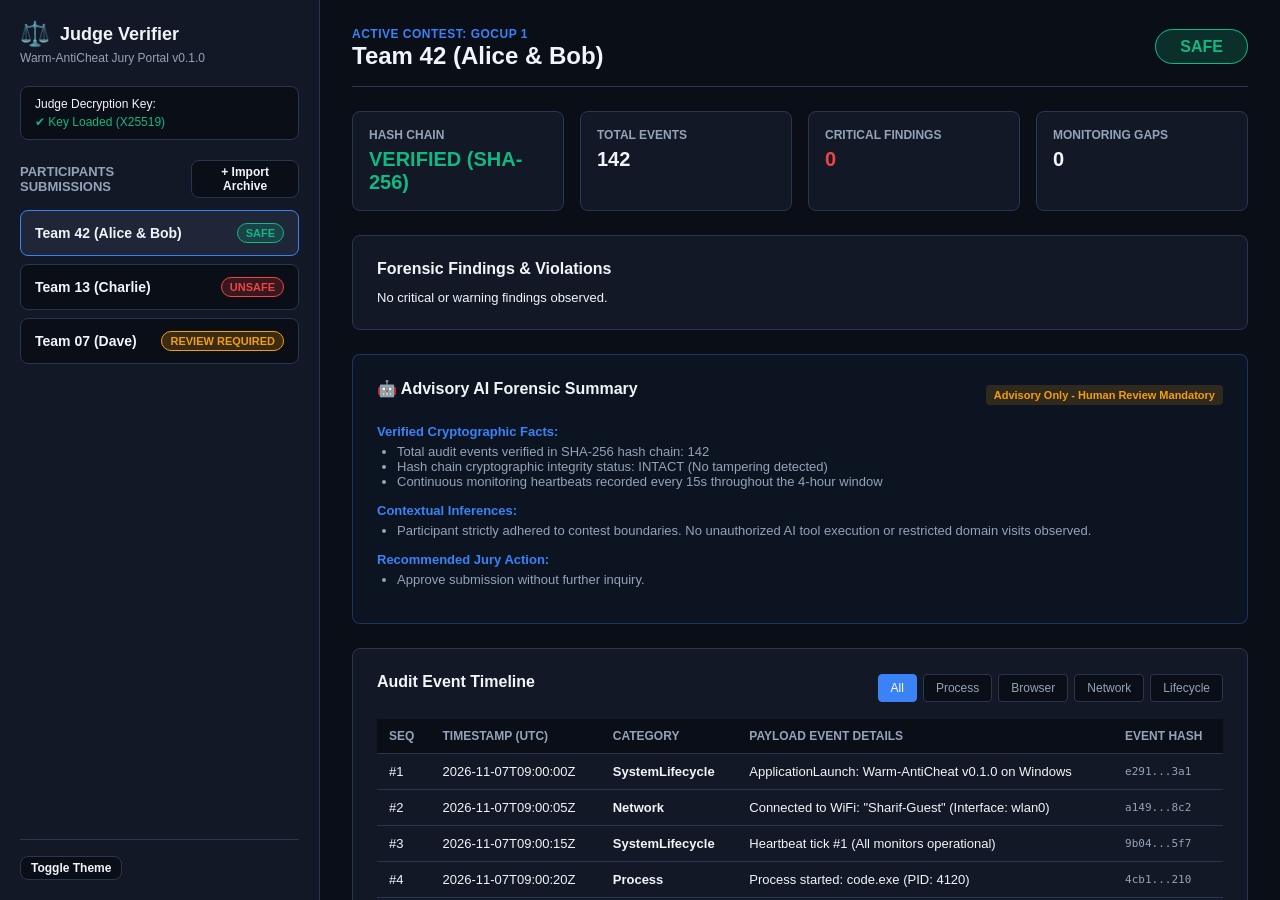
==== apps/judge/ui/index.html @ 501ae347 "feat(judge): implement forensic classification engine, judge UI, and audit summarizers" ====
<!DOCTYPE html>
<html lang="en" data-theme="dark">
<head>
  <meta charset="UTF-8">
  <meta name="viewport" content="width=device-width, initial-scale=1.0">
  <title>Warm-AntiCheat | Judge Verifier</title>
  <link rel="stylesheet" href="style.css">
</head>
<body>
  <div class="judge-layout">
    <!-- Sidebar: Contests & Participants List -->
    <aside class="judge-sidebar">
      <div class="sidebar-header">
        <div class="brand-row">
          <span class="icon">⚖️</span>
          <h2>Judge Verifier</h2>
        </div>
        <span class="version-label">Warm-AntiCheat Jury Portal v0.1.0</span>
      </div>

      <div class="key-status-box">
        <label>Judge Decryption Key:</label>
        <span class="key-badge text-success">✔ Key Loaded (X25519)</span>
      </div>

      <div class="section-title">
        <span>Participants Submissions</span>
        <button class="btn btn-sm btn-secondary" id="importBtn">+ Import Archive</button>
      </div>

      <div class="participants-list" id="participantsList">
        <!-- Dynamically rendered participant cards -->
      </div>

      <div class="sidebar-footer">
        <button class="btn btn-secondary btn-sm" id="themeToggle">Toggle Theme</button>
      </div>
    </aside>

    <!-- Main Inspection Area -->
    <main class="judge-main">
      <header class="main-header">
        <div>
          <span class="contest-subtitle">ACTIVE CONTEST: GOCUP 1</span>
          <h1 id="selectedParticipantTitle">Select a participant to review</h1>
        </div>
        <div class="verdict-banner" id="verdictBanner" style="display: none;">
          <span class="verdict-pill" id="verdictPill">SAFE</span>
        </div>
      </header>

      <div id="inspectorContent" style="display: none;">
        <!-- Top Stats Row -->
        <div class="stats-row">
          <div class="stat-card">
            <span class="label">Hash Chain</span>
            <span class="value text-success" id="statHashChain">VERIFIED (SHA-256)</span>
          </div>
          <div class="stat-card">
            <span class="label">Total Events</span>
            <span class="value" id="statTotalEvents">142</span>
          </div>
          <div class="stat-card">
            <span class="label">Critical Findings</span>
            <span class="value text-danger" id="statCriticalFindings">0</span>
          </div>
          <div class="stat-card">
            <span class="label">Monitoring Gaps</span>
            <span class="value" id="statGaps">0</span>
          </div>
        </div>

        <!-- Key Findings Card -->
        <div class="card mt-4" id="findingsCard">
          <h3>Forensic Findings & Violations</h3>
          <div class="findings-list" id="findingsList">
            <!-- Rendered findings -->
          </div>
        </div>

        <!-- AI Advisory Card -->
        <div class="card mt-4 ai-card">
          <div class="ai-header">
            <h3>🤖 Advisory AI Forensic Summary</h3>
            <span class="badge badge-warning">Advisory Only - Human Review Mandatory</span>
          </div>
          <div class="ai-body" id="aiSummaryBody">
            <!-- Facts vs Inferences -->
          </div>
        </div>

        <!-- Timeline Card -->
        <div class="card mt-4">
          <div class="timeline-header">
            <h3>Audit Event Timeline</h3>
            <div class="filter-buttons">
              <button class="filter-btn active" data-cat="all">All</button>
              <button class="filter-btn" data-cat="Process">Process</button>
              <button class="filter-btn" data-cat="Browser">Browser</button>
              <button class="filter-btn" data-cat="Network">Network</button>
              <button class="filter-btn" data-cat="SystemLifecycle">Lifecycle</button>
            </div>
          </div>

          <div class="timeline-table-container">
            <table class="timeline-table">
              <thead>
                <tr>
                  <th>Seq</th>
                  <th>Timestamp (UTC)</th>
                  <th>Category</th>
                  <th>Payload Event Details</th>
                  <th>Event Hash</th>
                </tr>
              </thead>
              <tbody id="timelineTbody">
                <!-- Timeline rows -->
              </tbody>
            </table>
          </div>
        </div>

        <!-- Judge Notes & Action -->
        <div class="card mt-4">
          <h3>Judge Notes & Decision</h3>
          <textarea id="judgeNotes" placeholder="Enter confidential jury rationale and observations here..."></textarea>
          <div class="action-row mt-2">
            <button class="btn btn-primary" id="saveDecisionBtn">Save Official Verdict</button>
          </div>
        </div>
      </div>
    </main>
  </div>

  <script src="app.js"></script>
</body>
</html>
---- apps/judge/ui/style.css ----
:root {
  --bg-primary: #0a0e17;
  --bg-secondary: #121826;
  --bg-tertiary: #1e2638;
  --border-color: #2a364f;
  --text-primary: #f1f5f9;
  --text-secondary: #94a3b8;
  --accent-primary: #3b82f6;
  --accent-success: #10b981;
  --accent-danger: #ef4444;
  --accent-warning: #f59e0b;
  --card-radius: 8px;
  --font-family: -apple-system, BlinkMacSystemFont, "Segoe UI", Roboto, Oxygen, Ubuntu, Cantarell, sans-serif;
}

[data-theme="light"] {
  --bg-primary: #f8fafc;
  --bg-secondary: #ffffff;
  --bg-tertiary: #f1f5f9;
  --border-color: #cbd5e1;
  --text-primary: #0f172a;
  --text-secondary: #64748b;
  --accent-primary: #2563eb;
}

* {
  box-sizing: border-box;
  margin: 0;
  padding: 0;
}

body {
  font-family: var(--font-family);
  background-color: var(--bg-primary);
  color: var(--text-primary);
  min-height: 100vh;
}

.judge-layout {
  display: flex;
  height: 100vh;
  overflow: hidden;
}

/* Sidebar */
.judge-sidebar {
  width: 320px;
  background-color: var(--bg-secondary);
  border-right: 1px solid var(--border-color);
  display: flex;
  flex-direction: column;
  padding: 20px;
}

.sidebar-header {
  margin-bottom: 20px;
}

.brand-row {
  display: flex;
  align-items: center;
  gap: 10px;
}

.brand-row .icon {
  font-size: 24px;
}

.brand-row h2 {
  font-size: 18px;
  font-weight: 700;
}

.version-label {
  font-size: 12px;
  color: var(--text-secondary);
}

.key-status-box {
  padding: 10px 14px;
  background-color: var(--bg-primary);
  border: 1px solid var(--border-color);
  border-radius: var(--card-radius);
  margin-bottom: 20px;
  display: flex;
  flex-direction: column;
  gap: 4px;
  font-size: 12px;
}

.section-title {
  display: flex;
  justify-content: space-between;
  align-items: center;
  margin-bottom: 12px;
  font-size: 13px;
  font-weight: 600;
  text-transform: uppercase;
  color: var(--text-secondary);
}

.participants-list {
  flex: 1;
  overflow-y: auto;
  display: flex;
  flex-direction: column;
  gap: 8px;
}

.participant-item {
  padding: 12px 14px;
  background-color: var(--bg-primary);
  border: 1px solid var(--border-color);
  border-radius: var(--card-radius);
  cursor: pointer;
  display: flex;
  justify-content: space-between;
  align-items: center;
  transition: all 0.2s;
}

.participant-item:hover {
  background-color: var(--bg-tertiary);
}

.participant-item.active {
  border-color: var(--accent-primary);
  background-color: var(--bg-tertiary);
}

.p-name {
  font-weight: 600;
  font-size: 14px;
}

.p-pill {
  font-size: 11px;
  font-weight: 700;
  padding: 3px 8px;
  border-radius: 9999px;
}

.pill-safe {
  background-color: rgba(16, 185, 129, 0.2);
  color: var(--accent-success);
  border: 1px solid var(--accent-success);
}

.pill-unsafe {
  background-color: rgba(239, 68, 68, 0.2);
  color: var(--accent-danger);
  border: 1px solid var(--accent-danger);
}

.pill-review {
  background-color: rgba(245, 158, 11, 0.2);
  color: var(--accent-warning);
  border: 1px solid var(--accent-warning);
}

.sidebar-footer {
  padding-top: 16px;
  border-top: 1px solid var(--border-color);
}

/* Main Area */
.judge-main {
  flex: 1;
  overflow-y: auto;
  padding: 24px 32px;
}

.main-header {
  display: flex;
  justify-content: space-between;
  align-items: center;
  padding-bottom: 16px;
  border-bottom: 1px solid var(--border-color);
  margin-bottom: 24px;
}

.contest-subtitle {
  font-size: 12px;
  font-weight: 700;
  color: var(--accent-primary);
  letter-spacing: 0.5px;
}

.main-header h1 {
  font-size: 24px;
  font-weight: 700;
}

.verdict-pill {
  font-size: 16px;
  font-weight: 800;
  padding: 8px 24px;
  border-radius: 9999px;
}

/* Stats Row */
.stats-row {
  display: grid;
  grid-template-columns: repeat(4, 1fr);
  gap: 16px;
}

.stat-card {
  background-color: var(--bg-secondary);
  border: 1px solid var(--border-color);
  border-radius: var(--card-radius);
  padding: 16px;
  display: flex;
  flex-direction: column;
  gap: 6px;
}

.stat-card .label {
  font-size: 12px;
  color: var(--text-secondary);
  font-weight: 600;
  text-transform: uppercase;
}

.stat-card .value {
  font-size: 20px;
  font-weight: 700;
}

/* Cards */
.card {
  background-color: var(--bg-secondary);
  border: 1px solid var(--border-color);
  border-radius: var(--card-radius);
  padding: 24px;
}

.card h3 {
  font-size: 16px;
  margin-bottom: 12px;
}

/* Findings List */
.findings-list {
  display: flex;
  flex-direction: column;
  gap: 10px;
}

.finding-item {
  padding: 12px 16px;
  border-radius: var(--card-radius);
  background-color: var(--bg-primary);
  border-left: 4px solid var(--border-color);
}

.finding-critical {
  border-left-color: var(--accent-danger);
}

.finding-warning {
  border-left-color: var(--accent-warning);
}

.finding-title {
  font-weight: 700;
  font-size: 14px;
  margin-bottom: 4px;
}

.finding-desc {
  font-size: 13px;
  color: var(--text-secondary);
}

/* AI Card */
.ai-card {
  background-color: rgba(59, 130, 246, 0.05);
  border-color: rgba(59, 130, 246, 0.3);
}

.ai-header {
  display: flex;
  justify-content: space-between;
  align-items: center;
  margin-bottom: 12px;
}

.badge-warning {
  font-size: 11px;
  padding: 4px 8px;
  background-color: rgba(245, 158, 11, 0.15);
  color: var(--accent-warning);
  border-radius: 4px;
  font-weight: 600;
}

.ai-section {
  margin-bottom: 12px;
}

.ai-section strong {
  font-size: 13px;
  color: var(--accent-primary);
}

.ai-section ul {
  padding-left: 20px;
  font-size: 13px;
  margin-top: 4px;
  color: var(--text-secondary);
}

/* Timeline */
.timeline-header {
  display: flex;
  justify-content: space-between;
  align-items: center;
  margin-bottom: 16px;
}

.filter-buttons {
  display: flex;
  gap: 6px;
}

.filter-btn {
  padding: 6px 12px;
  background-color: var(--bg-primary);
  border: 1px solid var(--border-color);
  color: var(--text-secondary);
  border-radius: 4px;
  font-size: 12px;
  cursor: pointer;
}

.filter-btn.active {
  background-color: var(--accent-primary);
  color: #fff;
  border-color: var(--accent-primary);
}

.timeline-table-container {
  overflow-x: auto;
  max-height: 350px;
  overflow-y: auto;
}

.timeline-table {
  width: 100%;
  border-collapse: collapse;
  font-size: 13px;
}

.timeline-table th {
  text-align: left;
  padding: 10px 12px;
  background-color: var(--bg-primary);
  border-bottom: 1px solid var(--border-color);
  color: var(--text-secondary);
  font-size: 12px;
  text-transform: uppercase;
  position: sticky;
  top: 0;
}

.timeline-table td {
  padding: 10px 12px;
  border-bottom: 1px solid var(--border-color);
}

.timeline-table tr:hover {
  background-color: var(--bg-tertiary);
}

.hash-cell {
  font-family: monospace;
  font-size: 11px;
  color: var(--text-secondary);
}

textarea#judgeNotes {
  width: 100%;
  min-height: 80px;
  padding: 10px 14px;
  background-color: var(--bg-primary);
  border: 1px solid var(--border-color);
  border-radius: var(--card-radius);
  color: var(--text-primary);
  font-family: inherit;
  font-size: 14px;
  resize: vertical;
}

.btn {
  padding: 8px 16px;
  font-weight: 600;
  border-radius: var(--card-radius);
  border: none;
  cursor: pointer;
  font-size: 13px;
}

.btn-primary {
  background-color: var(--accent-primary);
  color: #fff;
}

.btn-secondary {
  background-color: var(--bg-primary);
  color: var(--text-primary);
  border: 1px solid var(--border-color);
}

.btn-sm {
  padding: 4px 10px;
  font-size: 12px;
}

.text-success { color: var(--accent-success); }
.text-danger { color: var(--accent-danger); }
.text-warning { color: var(--accent-warning); }

.mt-2 { margin-top: 12px; }
.mt-4 { margin-top: 24px; }
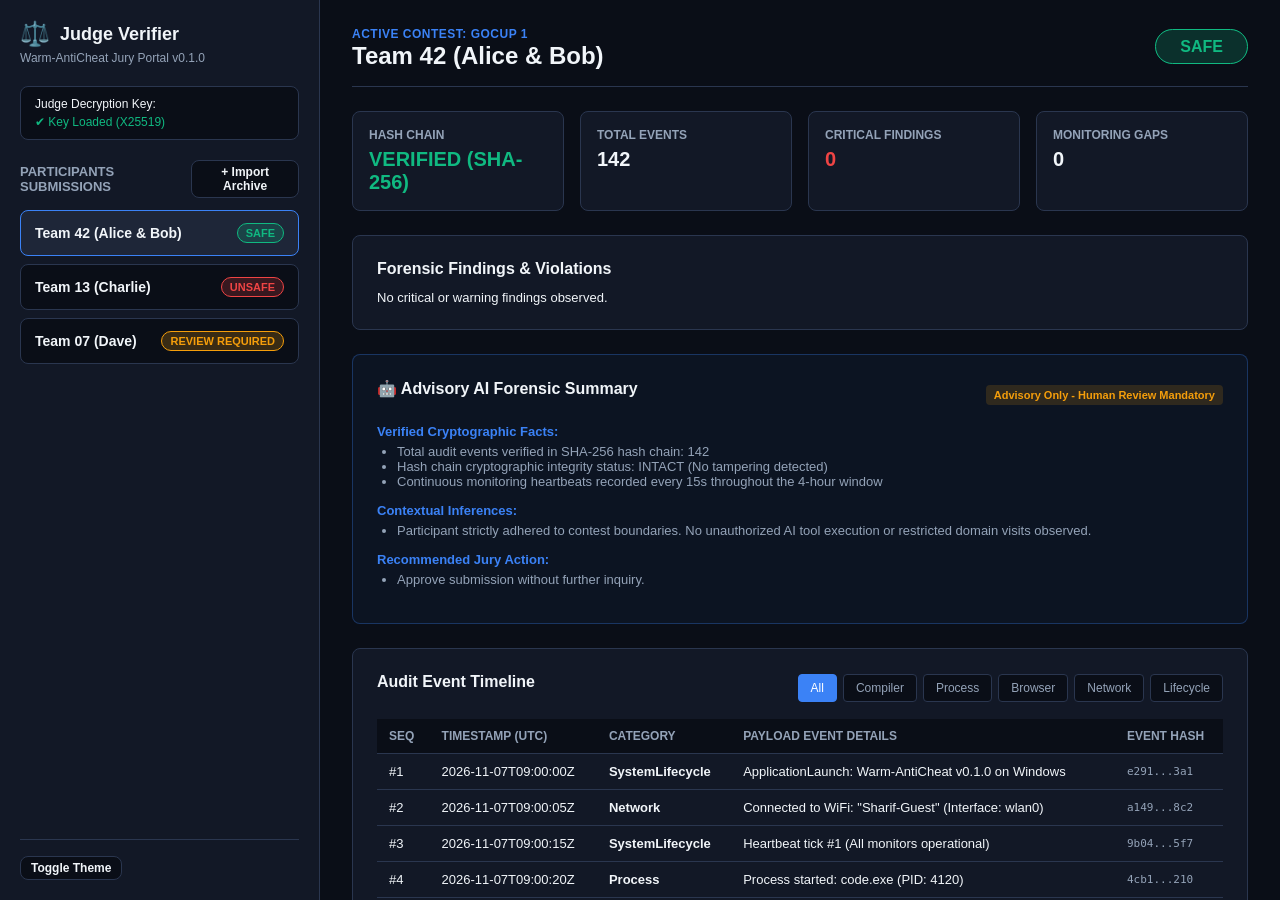
==== commit 81b08bb1: "feat: Built-in C++ Compiler, Antivirus Hardening, and Tauri Desktop Shells - Added warm_compiler cra" ====
--- a/apps/judge/ui/index.html
+++ b/apps/judge/ui/index.html
@@ -95,6 +95,7 @@
             <h3>Audit Event Timeline</h3>
             <div class="filter-buttons">
               <button class="filter-btn active" data-cat="all">All</button>
+              <button class="filter-btn" data-cat="Compiler">Compiler</button>
               <button class="filter-btn" data-cat="Process">Process</button>
               <button class="filter-btn" data-cat="Browser">Browser</button>
               <button class="filter-btn" data-cat="Network">Network</button>
@@ -120,6 +121,18 @@
           </div>
         </div>
 
+        <!-- Compiler Activity Forensics Card -->
+        <div class="card mt-4" id="compilerCard">
+          <div style="display: flex; justify-content: space-between; align-items: center; margin-bottom: 0.5rem;">
+            <h3>Built-in C++ Compiler Forensic Inspection</h3>
+            <button class="btn btn-secondary btn-sm" id="exportCompilerReportBtn">📥 Export Compiler Activity Report</button>
+          </div>
+          <p class="description">Review exact source snapshots, compiler diagnostics, and execution events cryptographically recorded in the hash chain.</p>
+          <div id="compilerActivityContent" style="background: #020617; padding: 1rem; border-radius: 6px; border: 1px solid #1e293b; font-family: monospace; font-size: 0.9rem; max-height: 250px; overflow-y: auto; color: #cbd5e1;">
+            No built-in compiler attempts recorded for this participant. (Absence does not imply external compiler use).
+          </div>
+        </div>
+
         <!-- Judge Notes & Action -->
         <div class="card mt-4">
           <h3>Judge Notes & Decision</h3>
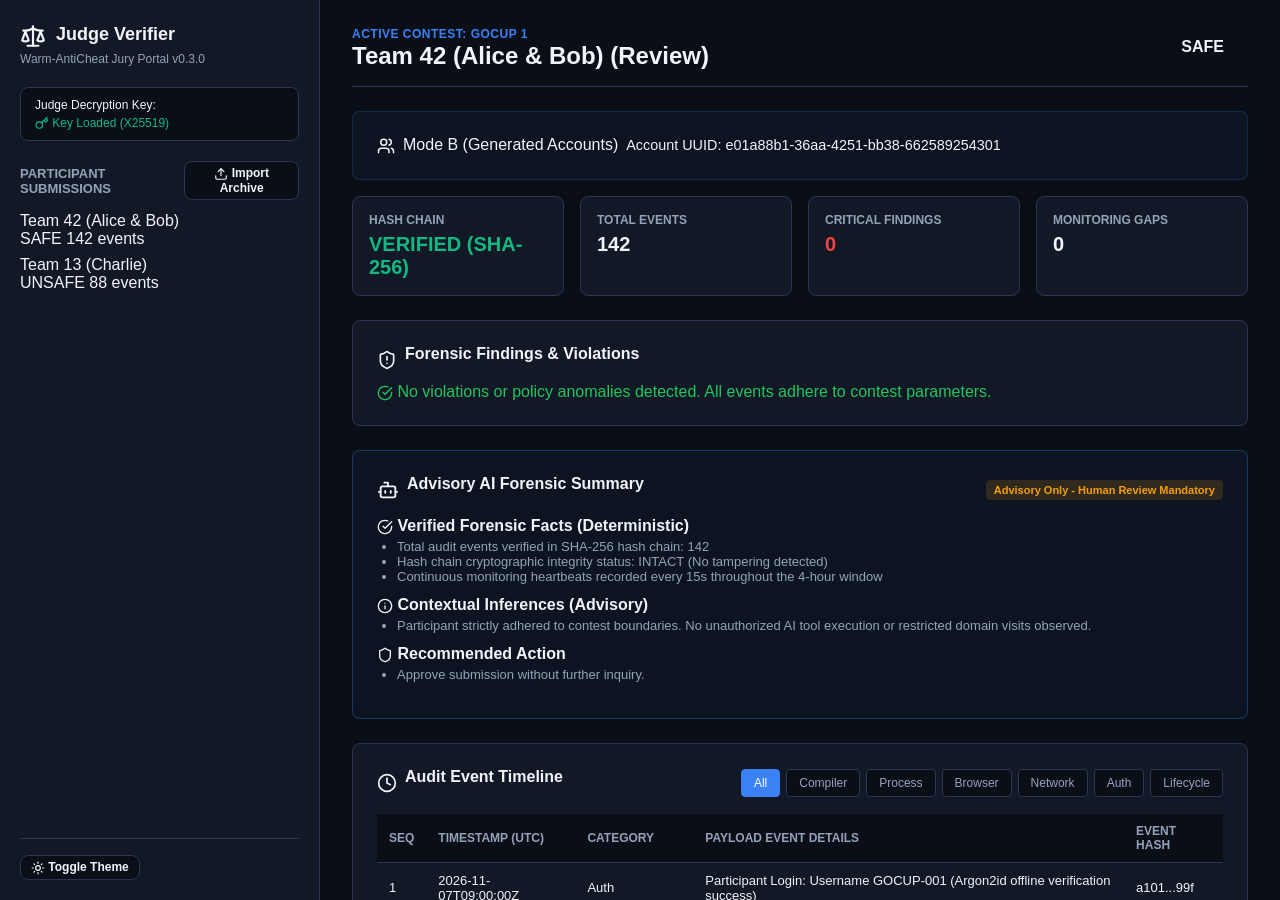
==== commit e17ec7fc: "feat: offline lucide svg icon system, contest accounts and hardened ci pipeline" ====
--- a/apps/judge/ui/index.html
+++ b/apps/judge/ui/index.html
@@ -8,36 +8,38 @@
 </head>
 <body>
   <div class="judge-layout">
-    <!-- Sidebar: Contests & Participants List -->
     <aside class="judge-sidebar">
       <div class="sidebar-header">
         <div class="brand-row">
-          <span class="icon">⚖️</span>
+          <span class="icon" data-lucide="scale" data-size="26"></span>
           <h2>Judge Verifier</h2>
         </div>
-        <span class="version-label">Warm-AntiCheat Jury Portal v0.1.0</span>
+        <span class="version-label">Warm-AntiCheat Jury Portal v0.3.0</span>
       </div>
 
       <div class="key-status-box">
         <label>Judge Decryption Key:</label>
-        <span class="key-badge text-success">✔ Key Loaded (X25519)</span>
+        <span class="key-badge text-success"><span data-lucide="key" data-size="14"></span> Key Loaded (X25519)</span>
       </div>
 
       <div class="section-title">
-        <span>Participants Submissions</span>
-        <button class="btn btn-sm btn-secondary" id="importBtn">+ Import Archive</button>
+        <span>Participant Submissions</span>
+        <button class="btn btn-sm btn-secondary" id="importBtn">
+          <span data-lucide="upload" data-size="14"></span>
+          <span>Import Archive</span>
+        </button>
       </div>
 
-      <div class="participants-list" id="participantsList">
-        <!-- Dynamically rendered participant cards -->
-      </div>
+      <div class="participants-list" id="participantsList"></div>
 
       <div class="sidebar-footer">
-        <button class="btn btn-secondary btn-sm" id="themeToggle">Toggle Theme</button>
+        <button class="btn btn-secondary btn-sm" id="themeToggle">
+          <span data-lucide="sun" data-size="14"></span>
+          <span>Toggle Theme</span>
+        </button>
       </div>
     </aside>
 
-    <!-- Main Inspection Area -->
     <main class="judge-main">
       <header class="main-header">
         <div>
@@ -50,7 +52,20 @@
       </header>
 
       <div id="inspectorContent" style="display: none;">
-        <!-- Top Stats Row -->
+        <div class="card mt-2" id="accountMetadataCard" style="display: none; background: rgba(59, 130, 246, 0.05); border: 1px solid rgba(59, 130, 246, 0.2); margin-bottom: 1rem;">
+          <div style="display: flex; justify-content: space-between; align-items: center;">
+            <div style="display: flex; align-items: center; gap: 0.5rem;">
+              <span data-lucide="users" data-size="18"></span>
+              <span class="badge badge-outline" id="participationModeBadge">Mode A (No Accounts)</span>
+              <span style="font-size: 0.9rem;" id="accountDetailText">Self-declared handle: None</span>
+            </div>
+            <div id="duplicateAlertBadge" style="display: none;" class="badge badge-danger">
+              <span data-lucide="alert-triangle" data-size="14"></span>
+              <span>Duplicate Account Detected Across Sessions</span>
+            </div>
+          </div>
+        </div>
+
         <div class="stats-row">
           <div class="stat-card">
             <span class="label">Hash Chain</span>
@@ -70,35 +85,38 @@
           </div>
         </div>
 
-        <!-- Key Findings Card -->
         <div class="card mt-4" id="findingsCard">
-          <h3>Forensic Findings & Violations</h3>
-          <div class="findings-list" id="findingsList">
-            <!-- Rendered findings -->
+          <div style="display: flex; align-items: center; gap: 0.5rem; margin-bottom: 0.5rem;">
+            <span data-lucide="shield-alert" data-size="20"></span>
+            <h3>Forensic Findings &amp; Violations</h3>
           </div>
+          <div class="findings-list" id="findingsList"></div>
         </div>
 
-        <!-- AI Advisory Card -->
         <div class="card mt-4 ai-card">
           <div class="ai-header">
-            <h3>🤖 Advisory AI Forensic Summary</h3>
+            <div style="display: flex; align-items: center; gap: 0.5rem;">
+              <span data-lucide="bot" data-size="22"></span>
+              <h3>Advisory AI Forensic Summary</h3>
+            </div>
             <span class="badge badge-warning">Advisory Only - Human Review Mandatory</span>
           </div>
-          <div class="ai-body" id="aiSummaryBody">
-            <!-- Facts vs Inferences -->
-          </div>
+          <div class="ai-body" id="aiSummaryBody"></div>
         </div>
 
-        <!-- Timeline Card -->
         <div class="card mt-4">
           <div class="timeline-header">
-            <h3>Audit Event Timeline</h3>
+            <div style="display: flex; align-items: center; gap: 0.5rem;">
+              <span data-lucide="clock" data-size="20"></span>
+              <h3>Audit Event Timeline</h3>
+            </div>
             <div class="filter-buttons">
               <button class="filter-btn active" data-cat="all">All</button>
               <button class="filter-btn" data-cat="Compiler">Compiler</button>
               <button class="filter-btn" data-cat="Process">Process</button>
               <button class="filter-btn" data-cat="Browser">Browser</button>
               <button class="filter-btn" data-cat="Network">Network</button>
+              <button class="filter-btn" data-cat="Auth">Auth</button>
               <button class="filter-btn" data-cat="SystemLifecycle">Lifecycle</button>
             </div>
           </div>
@@ -114,18 +132,21 @@
                   <th>Event Hash</th>
                 </tr>
               </thead>
-              <tbody id="timelineTbody">
-                <!-- Timeline rows -->
-              </tbody>
+              <tbody id="timelineTbody"></tbody>
             </table>
           </div>
         </div>
 
-        <!-- Compiler Activity Forensics Card -->
         <div class="card mt-4" id="compilerCard">
           <div style="display: flex; justify-content: space-between; align-items: center; margin-bottom: 0.5rem;">
-            <h3>Built-in C++ Compiler Forensic Inspection</h3>
-            <button class="btn btn-secondary btn-sm" id="exportCompilerReportBtn">📥 Export Compiler Activity Report</button>
+            <div style="display: flex; align-items: center; gap: 0.5rem;">
+              <span data-lucide="file-code" data-size="20"></span>
+              <h3>Built-in C++ Compiler Forensic Inspection</h3>
+            </div>
+            <button class="btn btn-secondary btn-sm" id="exportCompilerReportBtn">
+              <span data-lucide="download" data-size="14"></span>
+              <span>Export Compiler Activity Report</span>
+            </button>
           </div>
           <p class="description">Review exact source snapshots, compiler diagnostics, and execution events cryptographically recorded in the hash chain.</p>
           <div id="compilerActivityContent" style="background: #020617; padding: 1rem; border-radius: 6px; border: 1px solid #1e293b; font-family: monospace; font-size: 0.9rem; max-height: 250px; overflow-y: auto; color: #cbd5e1;">
@@ -133,18 +154,24 @@
           </div>
         </div>
 
-        <!-- Judge Notes & Action -->
         <div class="card mt-4">
-          <h3>Judge Notes & Decision</h3>
+          <div style="display: flex; align-items: center; gap: 0.5rem; margin-bottom: 0.5rem;">
+            <span data-lucide="file-text" data-size="20"></span>
+            <h3>Judge Notes &amp; Decision</h3>
+          </div>
           <textarea id="judgeNotes" placeholder="Enter confidential jury rationale and observations here..."></textarea>
           <div class="action-row mt-2">
-            <button class="btn btn-primary" id="saveDecisionBtn">Save Official Verdict</button>
+            <button class="btn btn-primary" id="saveDecisionBtn">
+              <span data-lucide="check" data-size="16"></span>
+              <span>Save Official Verdict</span>
+            </button>
           </div>
         </div>
       </div>
     </main>
   </div>
 
+  <script src="icons.js"></script>
   <script src="app.js"></script>
 </body>
 </html>
--- a/apps/judge/ui/style.css
+++ b/apps/judge/ui/style.css
@@ -423,3 +423,9 @@
 
 .mt-2 { margin-top: 12px; }
 .mt-4 { margin-top: 24px; }
+
+.icon {
+  display: inline-block;
+  vertical-align: middle;
+  stroke: currentColor;
+}
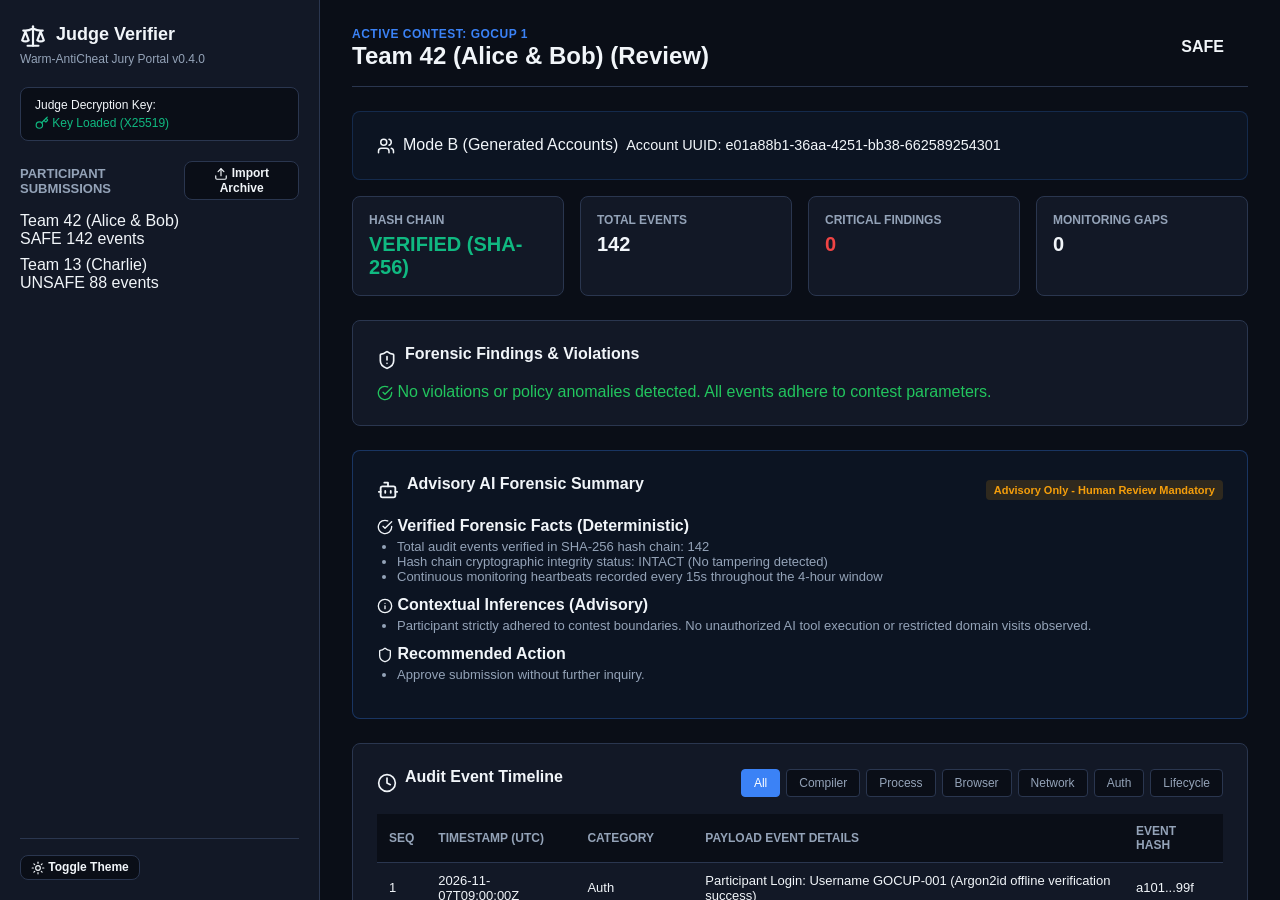
==== commit 95769f9e: "chore(release): bump version to 0.4.0" ====
--- a/apps/judge/ui/index.html
+++ b/apps/judge/ui/index.html
@@ -4,6 +4,7 @@
   <meta charset="UTF-8">
   <meta name="viewport" content="width=device-width, initial-scale=1.0">
   <title>Warm-AntiCheat | Judge Verifier</title>
+  <link rel="icon" type="image/png" href="icon.png">
   <link rel="stylesheet" href="style.css">
 </head>
 <body>
@@ -14,7 +15,7 @@
           <span class="icon" data-lucide="scale" data-size="26"></span>
           <h2>Judge Verifier</h2>
         </div>
-        <span class="version-label">Warm-AntiCheat Jury Portal v0.3.0</span>
+        <span class="version-label">Warm-AntiCheat Jury Portal v0.4.0</span>
       </div>
 
       <div class="key-status-box">
@@ -91,6 +92,15 @@
             <h3>Forensic Findings &amp; Violations</h3>
           </div>
           <div class="findings-list" id="findingsList"></div>
+        </div>
+
+        <div class="card mt-4" id="evidenceScreenshotsCard" style="display: none;">
+          <div style="display: flex; align-items: center; gap: 0.5rem; margin-bottom: 0.5rem;">
+            <span data-lucide="camera" data-size="20"></span>
+            <h3>Event-Triggered Evidence Screenshots</h3>
+          </div>
+          <p class="description">Authorized screen captures triggered during suspicious process execution or security events.</p>
+          <div id="screenshotsGallery" style="display: grid; grid-template-columns: repeat(auto-fill, minmax(260px, 1fr)); gap: 1rem; margin-top: 1rem;"></div>
         </div>
 
         <div class="card mt-4 ai-card">
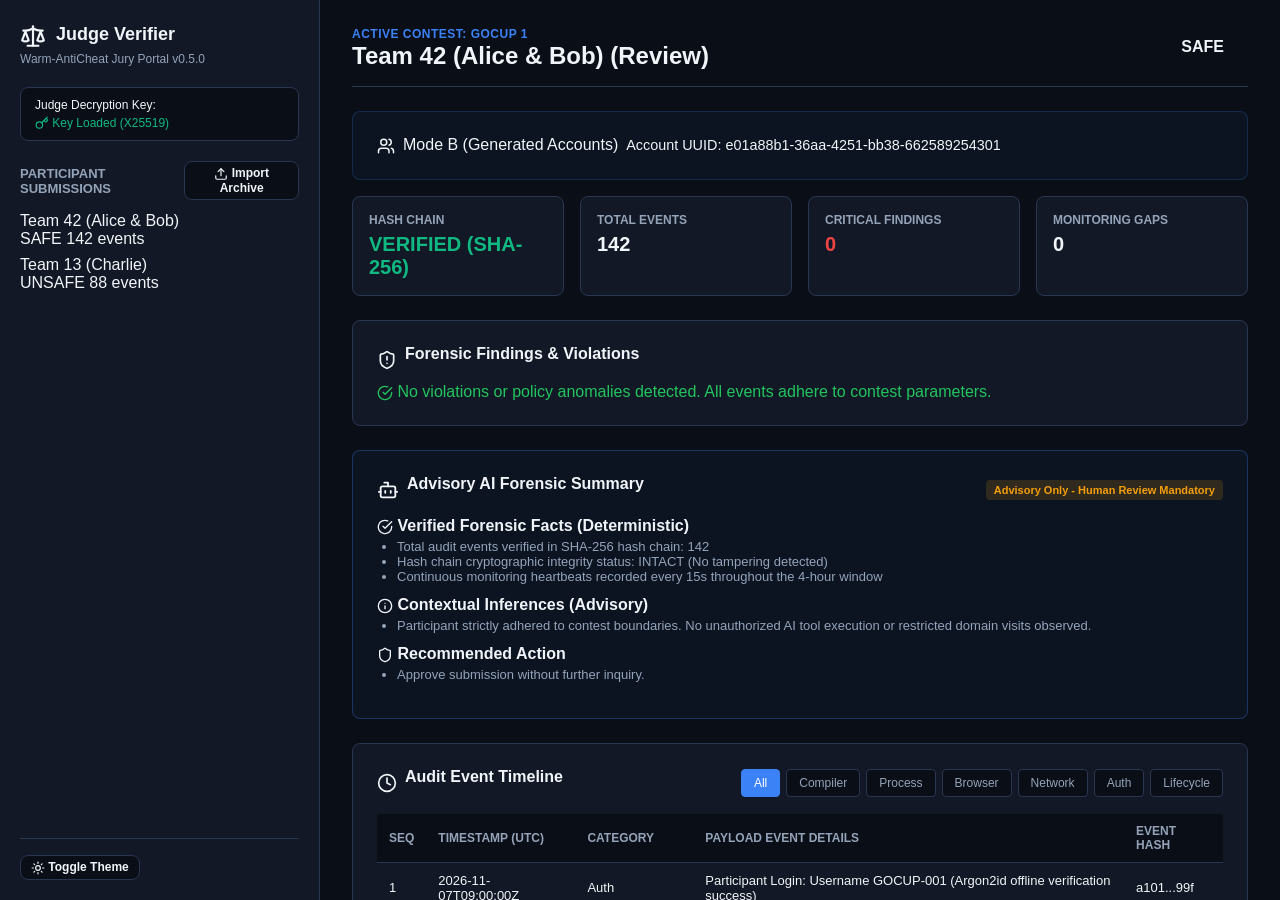
==== commit 65b58014: "fix: resolve credential authentication mismatch and startup export modal freeze; bump v0.5.0" ====
--- a/apps/judge/ui/index.html
+++ b/apps/judge/ui/index.html
@@ -15,7 +15,7 @@
           <span class="icon" data-lucide="scale" data-size="26"></span>
           <h2>Judge Verifier</h2>
         </div>
-        <span class="version-label">Warm-AntiCheat Jury Portal v0.4.0</span>
+        <span class="version-label">Warm-AntiCheat Jury Portal v0.5.0</span>
       </div>
 
       <div class="key-status-box">
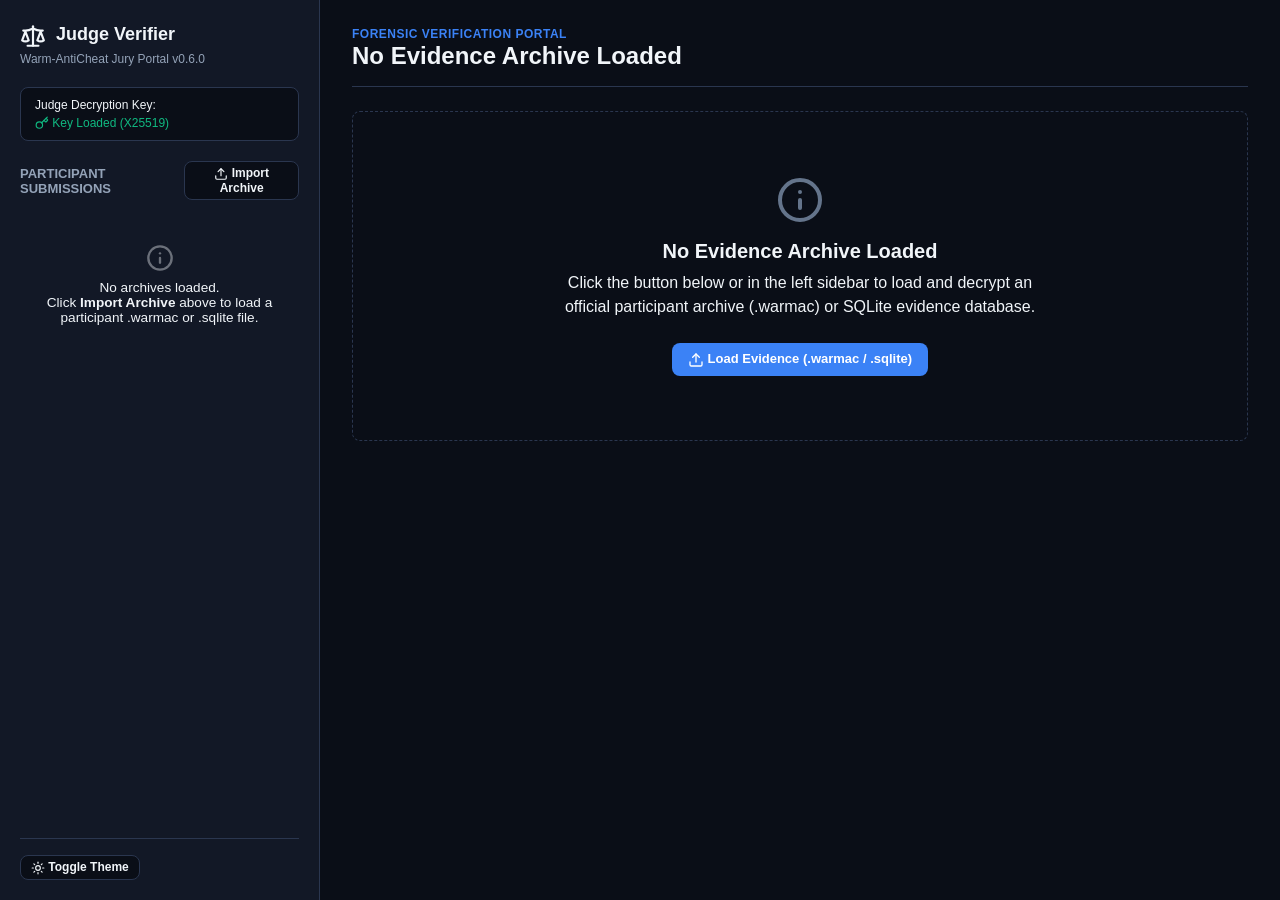
==== commit 7c19acf2: "feat(v0.6.0): full anti-cheat detection engine, real dynamic judge verifier, toolchain locator, cred" ====
--- a/apps/judge/ui/index.html
+++ b/apps/judge/ui/index.html
@@ -15,7 +15,7 @@
           <span class="icon" data-lucide="scale" data-size="26"></span>
           <h2>Judge Verifier</h2>
         </div>
-        <span class="version-label">Warm-AntiCheat Jury Portal v0.5.0</span>
+        <span class="version-label">Warm-AntiCheat Jury Portal v0.6.0</span>
       </div>
 
       <div class="key-status-box">
@@ -44,13 +44,23 @@
     <main class="judge-main">
       <header class="main-header">
         <div>
-          <span class="contest-subtitle">ACTIVE CONTEST: GOCUP 1</span>
-          <h1 id="selectedParticipantTitle">Select a participant to review</h1>
+          <span class="contest-subtitle">FORENSIC VERIFICATION PORTAL</span>
+          <h1 id="selectedParticipantTitle">No Evidence Archive Loaded</h1>
         </div>
         <div class="verdict-banner" id="verdictBanner" style="display: none;">
           <span class="verdict-pill" id="verdictPill">SAFE</span>
         </div>
       </header>
+
+      <div id="emptyStateCard" style="padding: 4rem 2rem; text-align: center; border: 1px dashed var(--border-color); border-radius: 8px; margin-top: 1.5rem; background: var(--card-bg);">
+        <span data-lucide="file-search" data-size="48" style="color: #64748b; margin-bottom: 1rem; display: block; margin: 0 auto 1rem;"></span>
+        <h3 style="margin-bottom: 0.5rem; font-size: 1.25rem;">No Evidence Archive Loaded</h3>
+        <p style="color: var(--text-muted); max-width: 480px; margin: 0 auto 1.5rem; line-height: 1.5;">Click the button below or in the left sidebar to load and decrypt an official participant archive (.warmac) or SQLite evidence database.</p>
+        <button class="btn btn-primary" id="mainImportBtn">
+          <span data-lucide="upload" data-size="16"></span>
+          <span>Load Evidence (.warmac / .sqlite)</span>
+        </button>
+      </div>
 
       <div id="inspectorContent" style="display: none;">
         <div class="card mt-2" id="accountMetadataCard" style="display: none; background: rgba(59, 130, 246, 0.05); border: 1px solid rgba(59, 130, 246, 0.2); margin-bottom: 1rem;">
@@ -74,7 +84,7 @@
           </div>
           <div class="stat-card">
             <span class="label">Total Events</span>
-            <span class="value" id="statTotalEvents">142</span>
+            <span class="value" id="statTotalEvents">0</span>
           </div>
           <div class="stat-card">
             <span class="label">Critical Findings</span>
@@ -99,7 +109,7 @@
             <span data-lucide="camera" data-size="20"></span>
             <h3>Event-Triggered Evidence Screenshots</h3>
           </div>
-          <p class="description">Authorized screen captures triggered during suspicious process execution or security events.</p>
+          <p class="description">Authorized screen captures triggered during suspicious process execution, restricted domain navigation, or security events.</p>
           <div id="screenshotsGallery" style="display: grid; grid-template-columns: repeat(auto-fill, minmax(260px, 1fr)); gap: 1rem; margin-top: 1rem;"></div>
         </div>
 
@@ -159,7 +169,7 @@
             </button>
           </div>
           <p class="description">Review exact source snapshots, compiler diagnostics, and execution events cryptographically recorded in the hash chain.</p>
-          <div id="compilerActivityContent" style="background: #020617; padding: 1rem; border-radius: 6px; border: 1px solid #1e293b; font-family: monospace; font-size: 0.9rem; max-height: 250px; overflow-y: auto; color: #cbd5e1;">
+          <div id="compilerActivityContent" style="background: #020617; padding: 1rem; border-radius: 6px; border: 1px solid #1e293b; font-family: monospace; font-size: 0.9rem; max-height: 350px; overflow-y: auto; color: #cbd5e1;">
             No built-in compiler attempts recorded for this participant. (Absence does not imply external compiler use).
           </div>
         </div>
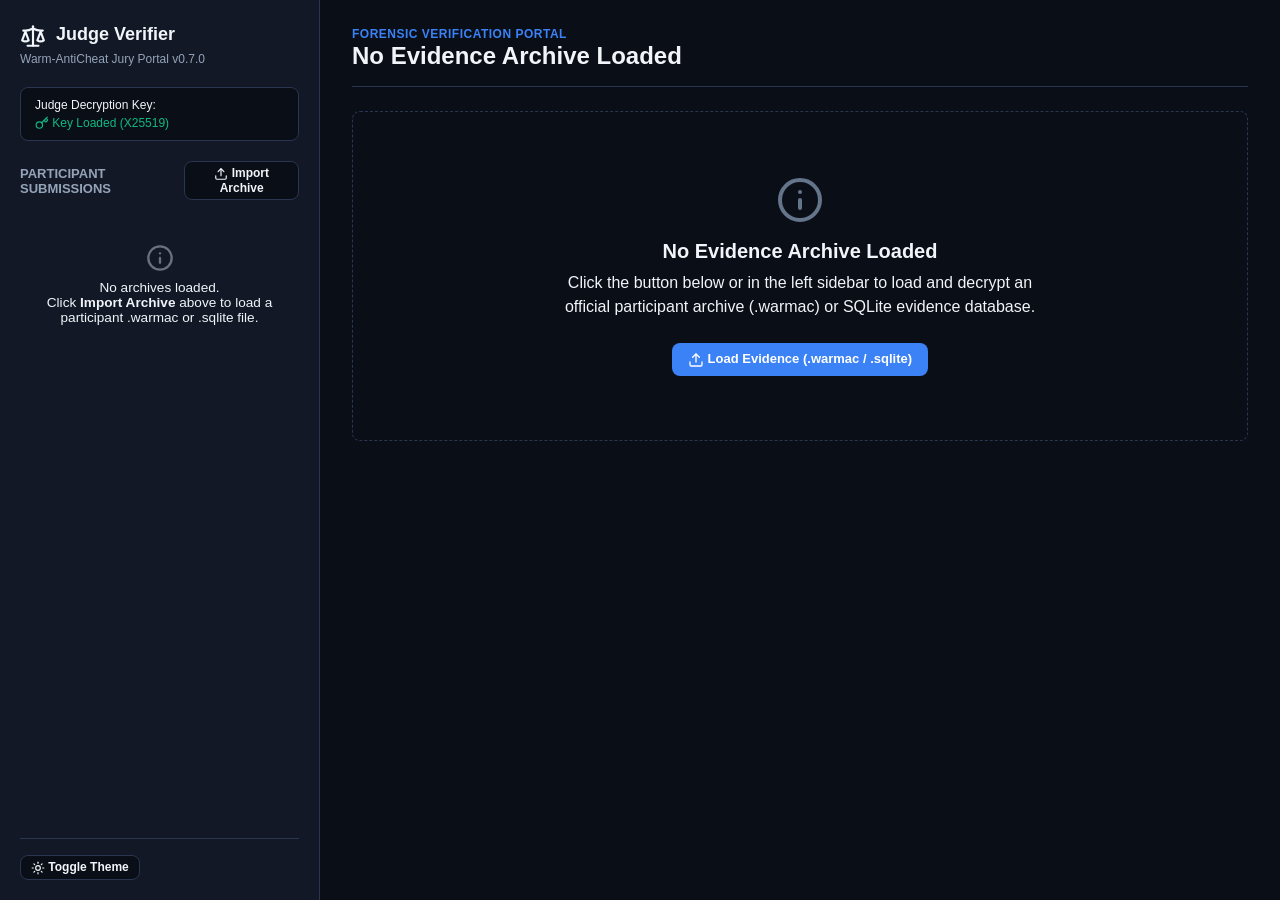
==== commit b09a88cd: "fix: eliminate terminal flashing and system lag, bundle offline portable C++ toolchain, bump v0.7.0" ====
--- a/apps/judge/ui/index.html
+++ b/apps/judge/ui/index.html
@@ -15,7 +15,7 @@
           <span class="icon" data-lucide="scale" data-size="26"></span>
           <h2>Judge Verifier</h2>
         </div>
-        <span class="version-label">Warm-AntiCheat Jury Portal v0.6.0</span>
+        <span class="version-label">Warm-AntiCheat Jury Portal v0.7.0</span>
       </div>
 
       <div class="key-status-box">
